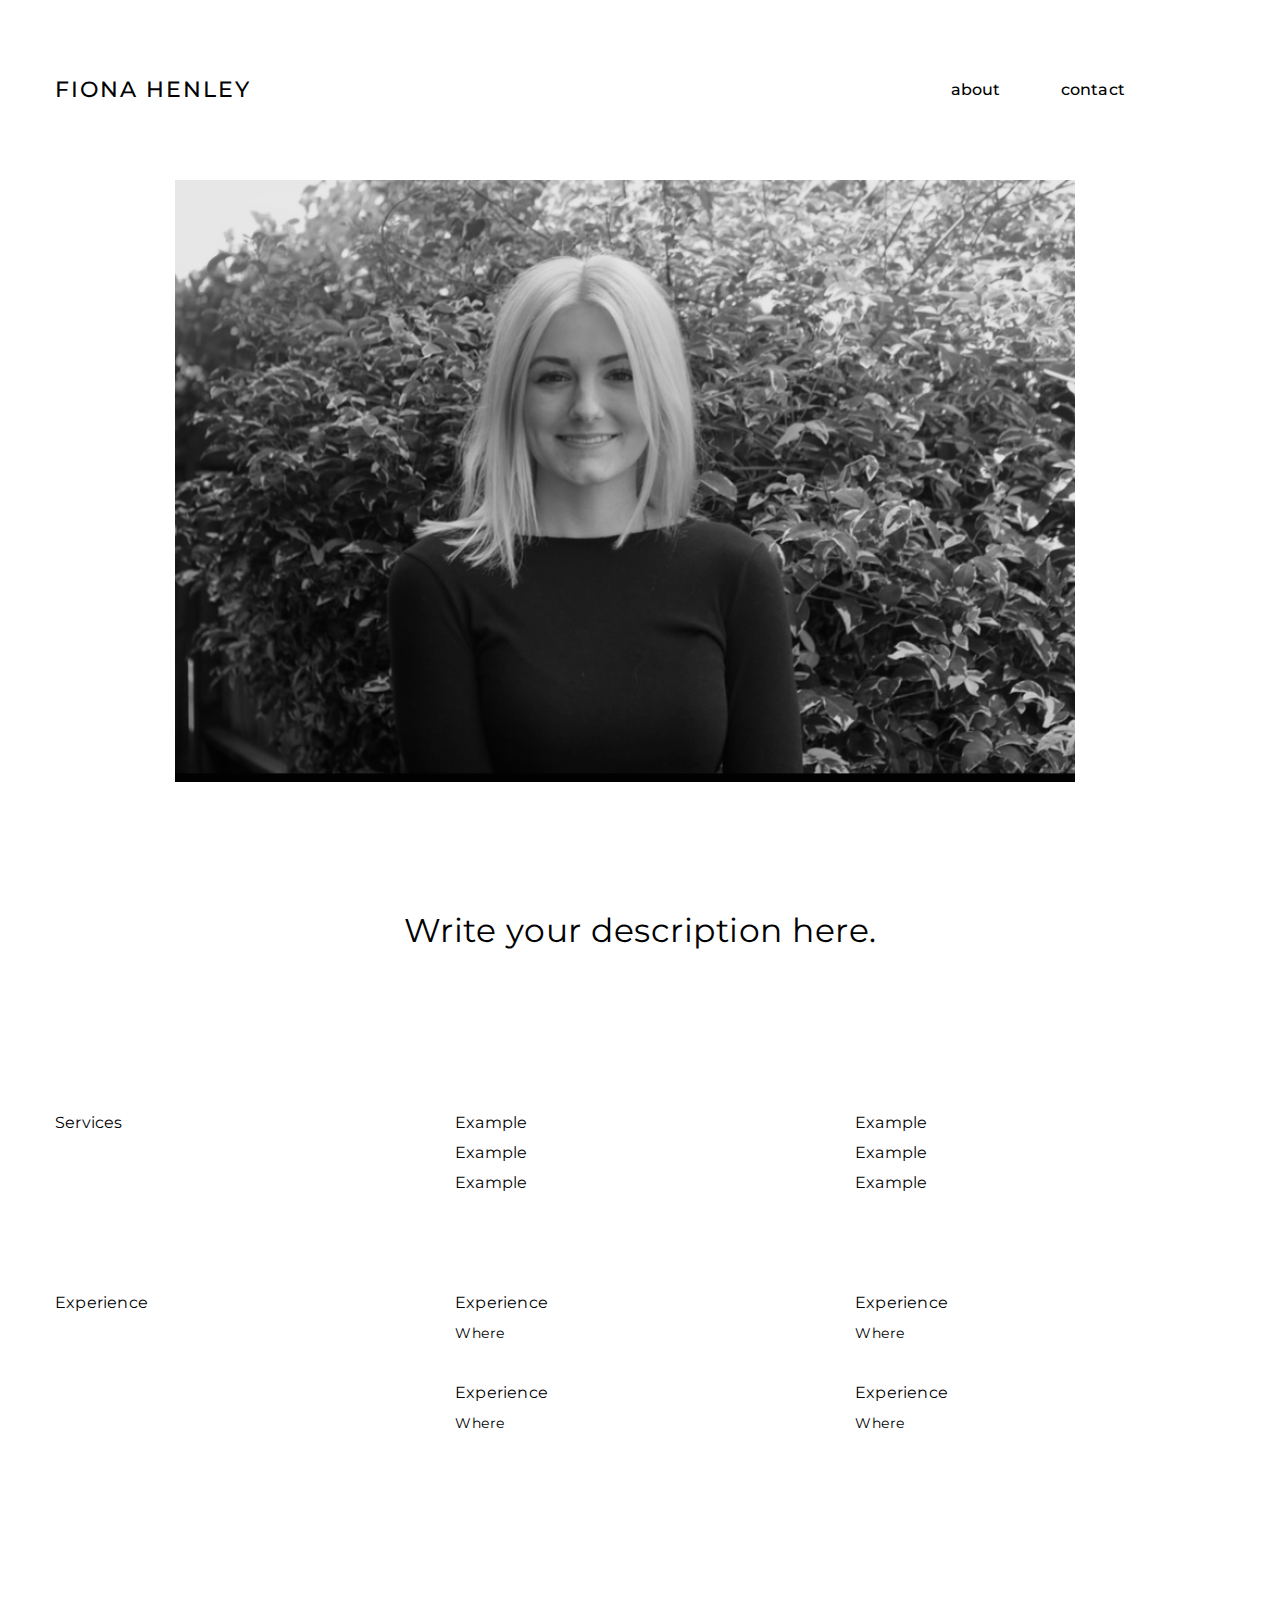
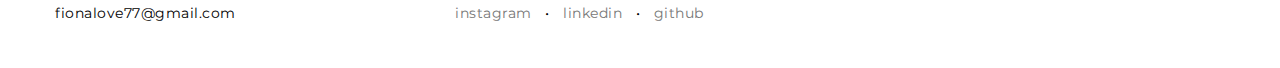
==== about.html @ 41f4e8cc "Add files via upload" ====
<!DOCTYPE html>
<html lang="en-US">

<head>

<!-- Meta Tags -->
<meta http-equiv="Content-Type" content="text/html; charset=UTF-8" />

<meta name="description" content=""/>
<title>About - FIONA HENLEY</title>   

<!-- Mobile Specifics -->
<meta name="viewport" content="width=device-width, initial-scale=1.0">
<meta name="HandheldFriendly" content="true"/>
<meta name="MobileOptimized" content="320"/>   

<!-- Bootstrap -->
<link href="assets/css/bootstrap.min.css" rel="stylesheet">

<!-- Main Style -->
<link href="assets/css/main.css" rel="stylesheet">

<!-- Responsive -->
<link href="assets/css/responsive.css" rel="stylesheet">

<!-- Google Font -->
<link href='https://fonts.googleapis.com/css?family=Montserrat:400,700' rel='stylesheet' type='text/css'>
<link href='https://fonts.googleapis.com/css?family=Open+Sans:400,600,700&amp;subset=latin,latin-ext,cyrillic' rel='stylesheet' type='text/css'>

<!-- Fav Icon -->
<link rel="shortcut icon" href="#">

<link rel="apple-touch-icon" href="#">
<link rel="apple-touch-icon" sizes="114x114" href="#">
<link rel="apple-touch-icon" sizes="72x72" href="#">
<link rel="apple-touch-icon" sizes="144x144" href="#">

<!-- Modernizr -->
<script src="assets/js/modernizr.js"></script>

</head>


<body>

<!-- Header -->
<header>
	<div class="container">
    	<div class="row">
        	<div class="span3">
            	<div id="logo">
        			<a href="index.html" title="NAME">FIONA HENLEY</a>
        		</div>
            </div>
            <div class="span8">
        		<nav id="menu">
                    <ul id="menu-nav">
                        <li><a href="about.html">about</a></li>
                        <li><a href="contact.html">contact</a></li>
                    </ul>
                </nav>
        	</div>
        </div>
    </div>
</header>
<!-- End Header -->


<section id="single-team" class="container">
    <div class="row">
     <!-- <div class="span8"> -->
        <div class="team-img">
          <img src="assets/img/ME.jpg" alt="About" class="center">
        </div>
      </div>
    </div>
</section>

<br/>

<!-- Start Intro Box -->
<section id="intro-box" class="margin-0">
	<div class="container">
    <div class="row">
        <div class="span12">   
          <h3 class="center">Write your description here.</h3>
        </div> 
      </div>
    </div>
  </section>
<!-- End Intro Box -->

<!-- Services -->
<section id="single-team" class="container">
  <div class="row">
    <div class="span4">
      <div class="team-name">
        <p>Services</p>
      </div>
    </div>
    <div class="span4">
      <div class="team-name">
        Example<br/>
        Example<br/>
        Example
      </div>
    </div>
    <div class="span4">           
      <div class="team-name">
        Example<br/>
        Example<br/>
        Example
      </div>
    </div>
  </div>
</section>
<!-- End Services -->

<br/>
<br/>
      
<!-- Experiences -->
<section id="single-team" class="container">
  <div class="row">
    <div class="span4">
      <div class="team-description">
         <br/>
          <p>Experience</p>
      </div>
    </div>
    <div class="span4">
      <div class="team-name">
        <br/>
        <p>Experience<br/>
        <h7>Where</h7></p>
        <p>Experience<br/>
        <h7>Where</h7></p>
      </div>
    </div>
    <div class="span4">
      <div class="team-name">
        <br/>
        <p>Experience<br/>
        <h7>Where</h7></p>
        <p>Experience<br/>
        <h7>Where</h7></p>
      </div>
    </div>
  </div>
</section>
<!-- End Experiences -->
   
<br/>
<br/>
<br/>

<!-- Start Footer -->
<footer class="footer-widgets">
	<div class="container">
    	<div class="row">
         	<div class="span4 widget">
            	<div class="about-widget">
                    <h7>fionalove77@gmail.com</h7>
                </div>
            </div>
             <div class="span8 widget">
            	<div class="twitter-widget">
                		<h7><a href="#" target="_blank">instagram</a> &nbsp; • &nbsp; <a href="#" target="_blank">linkedin</a> &nbsp; • &nbsp; <a href="#" target="_blank">github</a>     
                </div>	
            </div>
        </div>
    </div>
</footer>
<!-- End Footer -->

</body>
</html>
---- assets/css/main.css ----
/* ==================================================
   Basic Styles
================================================== */

html{
	width:100%;
	font-size: 100%; 
	-webkit-text-size-adjust: 100%; 
	-ms-text-size-adjust: 100%;
}

body{
	background:#fff;
	color:#000;
	font-weight:400;
	font-size:16px;
	font-family: 'Montserrat', sans-serif;
	line-height:30px;
	letter-spacing: 0.2px;
}


a{
	color:#777;
	font-weight: 400;
	text-decoration: none;
	cursor: pointer;
	
	-webkit-transition: color 0.15s ease-in-out 0s;	
	   -moz-transition: color 0.15s ease-in-out 0s;
		 -o-transition: color 0.15s ease-in-out 0s;
		    transition: color 0.15s ease-in-out 0s;
}

a:hover,
a:active,
a:focus{
	outline: 0;
	color:#000;
	text-decoration:none;
}

a img {
	border: none;
}

a > img {
	vertical-align: bottom;	
}

img {
	max-width: none;	
}

p {
	margin: 0 0 30px;
}

ul {
    margin: 0 0 20px 0px;
    padding: 0;
}

ul {
	list-style: circle inside;
}

li {
	line-height: 30px;
}

input::input-placeholder,
textarea::input-placeholder {
	color: #BCBCC4;
	opacity: 1;
}

/* ==================================================
   Typography
================================================== */

h3,
h6{
	margin:0 0 20px 0;
	color:#000;
	font-weight:400;
	font-family: 'Montserrat', sans-serif;
	line-height:1.5em;
}

h3{
	font-size:22px;
	color:#000;
	letter-spacing: 0.6px;
	text-align:center;
	font-weight:400;

}

h6{
	font-size:13px;
	font-weight:400;
	line-height:1em;
	color:#B5B5B5;
	text-align:center;
	letter-spacing: 0.5px;
	padding-top: 5px;
	
}



h7{
	font-size:14px;
	font-weight:400;
	letter-spacing: 1px;
	color:#000;
	letter-spacing: 0.5px;
	text-align:center;
	line-height:1.6em;
	
}


/* ==================================================
   Margin Bottom Sets
================================================== */

.margin-0{
	margin-bottom:0 !important;
}


/* ==================================================
   Header
================================================== */

header {
	background:transparent;
	position: static;
	width: 100%;
	height: 100px;
	z-index: 1001;
	padding-top:40px;
	padding-bottom: 40px;
}

header #logo a {
	color: #000;
	font-family: 'Montserrat', sans-serif;
	font-size: 22px;
	font-weight: 500;
	line-height: 100px;
	letter-spacing: 2px;
}

header #logo a:hover {
	color: #777;	
}



/* Navigation */

nav#menu {
	float: right;
}

nav#menu #menu-nav {
	margin: 0;
	padding: 0;
}

nav#menu #menu-nav li {
	position: relative;	
	list-style: none;
	float: left;
	padding: 0 30px;
	
}

nav#menu #menu-nav li a {
	color: #000;
	font-family: 'Montserrat', sans-serif;
	font-size: 16px;
	font-weight: 500;
	line-height: 100px;
	display: block;
	letter-spacing: 0.2px;
}

nav#menu #menu-nav li:last-child {
	padding-right: 0;
}

nav#menu #menu-nav li a:hover {
	color: #777;
}

/* ==================================================
   Intro Box
================================================== */

#intro-box {
	position: relative;
	background:transparent;
	padding: 60px 0 130px;
	text-align:center;
	
	
}

#intro-box h3 {
	color: #000;
	font-family: 'Montserrat', sans-serif;
	font-size: 33px;
    font-weight: 400;
	line-height: 1.7;
	letter-spacing: 0.5px;
	text-align: start;
	
}

#intro-box p {
	text-align: start;
}

#intro-box .center {
	text-align: center;
}

/* ==================================================
   Team People / Single Team
================================================== */

/* Single Team Page */

#single-team .team-img {
	margin-bottom: 30px;	
}

#single-team .team-img img {
	display:block;
	margin-left: auto;
	margin-right: auto;
	width: 75%;

}




/* ==================================================
   Portfolio
================================================== */

#portfolio img {
	width: 100%;	
}

#projects {
	margin: 0;
	padding: 0;
}

#projects li {
	list-style: none;
	margin-bottom: 30px;
}

.item-project {
	position: relative;
	overflow: hidden;	
}

.item-project:hover img,
.item-project:active img {
	opacity:.55
}

/* ==================================================
   Footer
================================================== */

footer {
	position: relative;
	background: transparent;	
	padding: 40px 0 40px;
	margin-bottom: 0px;
}

/* ==================================================
   Footer Widgets
================================================== */

footer.footer-widgets .widget {
	margin-bottom: 0;	
}

footer.footer-widgets {
	color: #777;
	font-size: 20x;
}

footer.footer-widgets a {
	color: #777;	
}

footer.footer-widgets a:hover {
	color: #000;
}
---- assets/css/responsive.css ----
@media (min-width: 980px) and (max-width: 1199px) {
	
	/* Portfolio */

	#portfolio-projects li {
		margin-bottom: 20px;
	}
}

@media (min-width: 768px) and (max-width: 979px) {
	
	header {
		position: relative;	
	}
	
	/* Header */
	
	header {
		height: 60px;	
	}
	
	header #logo a {
		font-size: 24px;
		line-height: 60px;	
	}
	
	#mobile-nav {
    	display: block;
		float: right;
	}
	
	/* Intro Box */
	
	#intro-box h3 {
		font-size: 28px;	
	}
	
	/* Team */
	
	#single-team .span6 {
		width: 724px;	
	}

}

@media (min-width: 481px) and (max-width: 767px) {
	
	header {
		position: relative;	
	}
	
	/* Common Fix */
	
	header,
	#intro-box,
	footer {
		margin-left: -20px;
    	margin-right: -20px;
    	padding-left: 20px;
    	padding-right: 20px;	
	}
	
	/* Header */
	
	header {
		height: 60px;	
	}
	
	header #logo a {
		font-size: 24px;
		line-height: 60px;	
	}
	
	header .span2 {
		float: left;
		width: 80%;	
	}
	
	header .span10 {
		float: left;
		width: 20%;	
	}
	
	#mobile-nav {
    	display: block;
		float: right;
	}
	
	/* Intro Box */
	
	#intro-box h3 {
		font-size: 28px;	
	}
	
	/* Footer Widgets */
	
	footer.footer-widgets .widget {
		margin-bottom: 30px;	
	}
	
	footer.footer-widgets .widget:last-child {
		margin-bottom: 0;	
	}
}

@media (max-width: 480px) {
	
	header {
		position: relative;	
	}
	
	/* Common Fix */
	
	header,
	#intro-box,
	footer {
		margin-left: -20px;
    	margin-right: -20px;
    	padding-left: 20px;
    	padding-right: 20px;	
	}
	
	/* Header */
	
	header {
		height: 60px;	
	}
	
	header #logo a {
		font-size: 24px;
		line-height: 60px;	
	}
	
	header .span2 {
		float: left;
		width: 80%;	
	}
	
	header .span10 {
		float: left;
		width: 20%;	
	}
	
	#mobile-nav {
    	display: block;
		float: right;
	}
	
	/* Intro Box */
	
	#intro-box h3 {
		font-size: 24px;	
	}
	
	/* Footer Widgets */
	
	footer.footer-widgets .widget {
		margin-bottom: 30px;	
	}
	
	footer.footer-widgets .widget:last-child {
		margin-bottom: 0;	
	}

	nav#menu #menu-nav li a {
		line-height: 35px;
		}
}

@media (max-width: 320px) {
	
	/* Intro Box */
	
	#intro-box {
		padding-top: 50px;
		padding-bottom: 60px;	
	}
	
	#intro-box h3 {
		font-size: 20px;	
	}
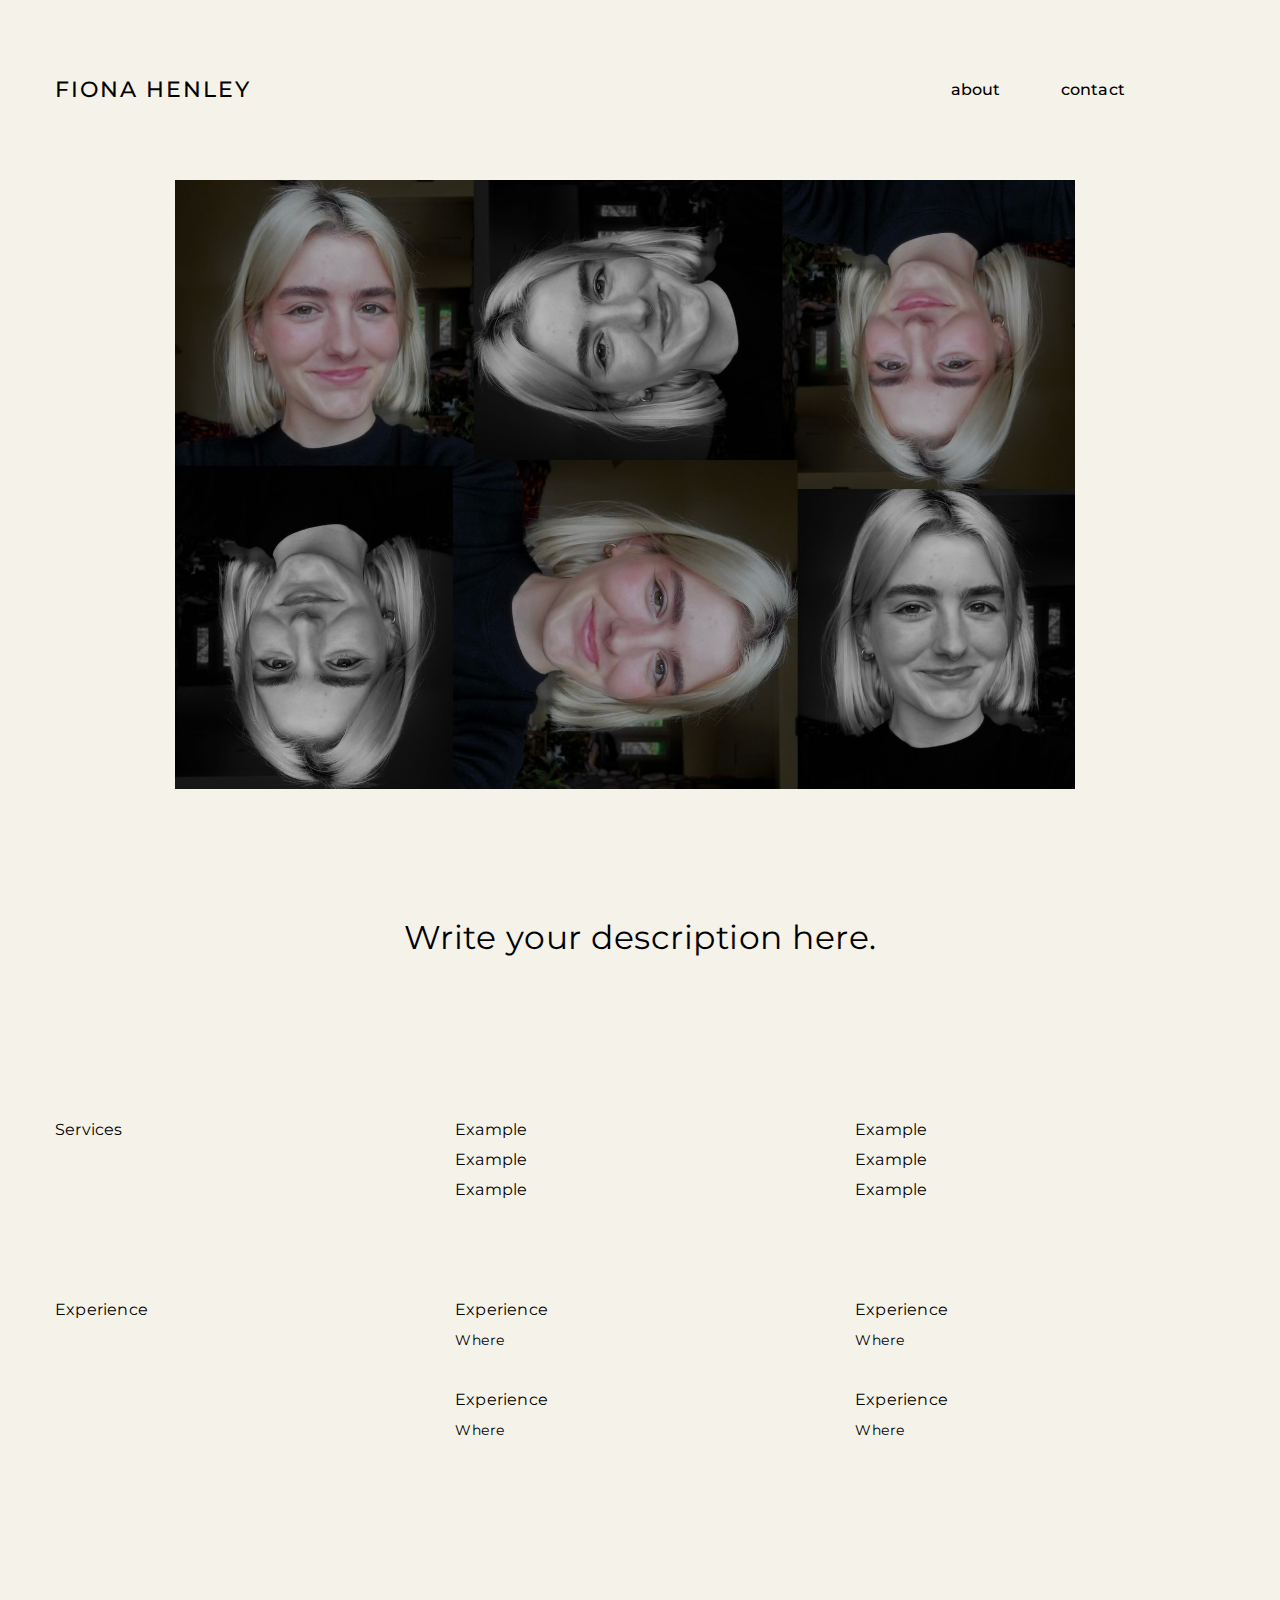
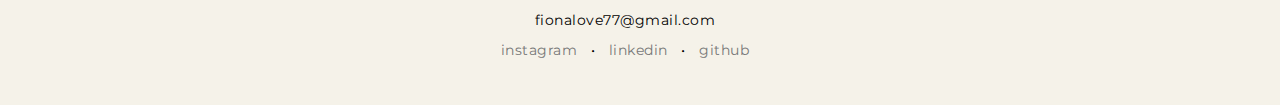
==== commit 6b517e68: "work page changes and concepts" ====
--- a/about.html
+++ b/about.html
@@ -70,7 +70,7 @@
     <div class="row">
      <!-- <div class="span8"> -->
         <div class="team-img">
-          <img src="assets/img/ME.jpg" alt="About" class="center">
+          <img src="assets/img/me-2.jpeg" alt="About" class="center">
         </div>
       </div>
     </div>
--- a/assets/css/main.css
+++ b/assets/css/main.css
@@ -11,7 +11,7 @@
 }
 
 body{
-	background:#fff;
+	background:#f5f2e9;
 	color:#000;
 	font-weight:400;
 	font-size:16px;
@@ -295,7 +295,11 @@
 ================================================== */
 
 footer.footer-widgets .widget {
-	margin-bottom: 0;	
+	display:block;
+	margin-left: auto;
+	margin-right: auto;
+	width: 100%;	
+	text-align: center;
 }
 
 footer.footer-widgets {
